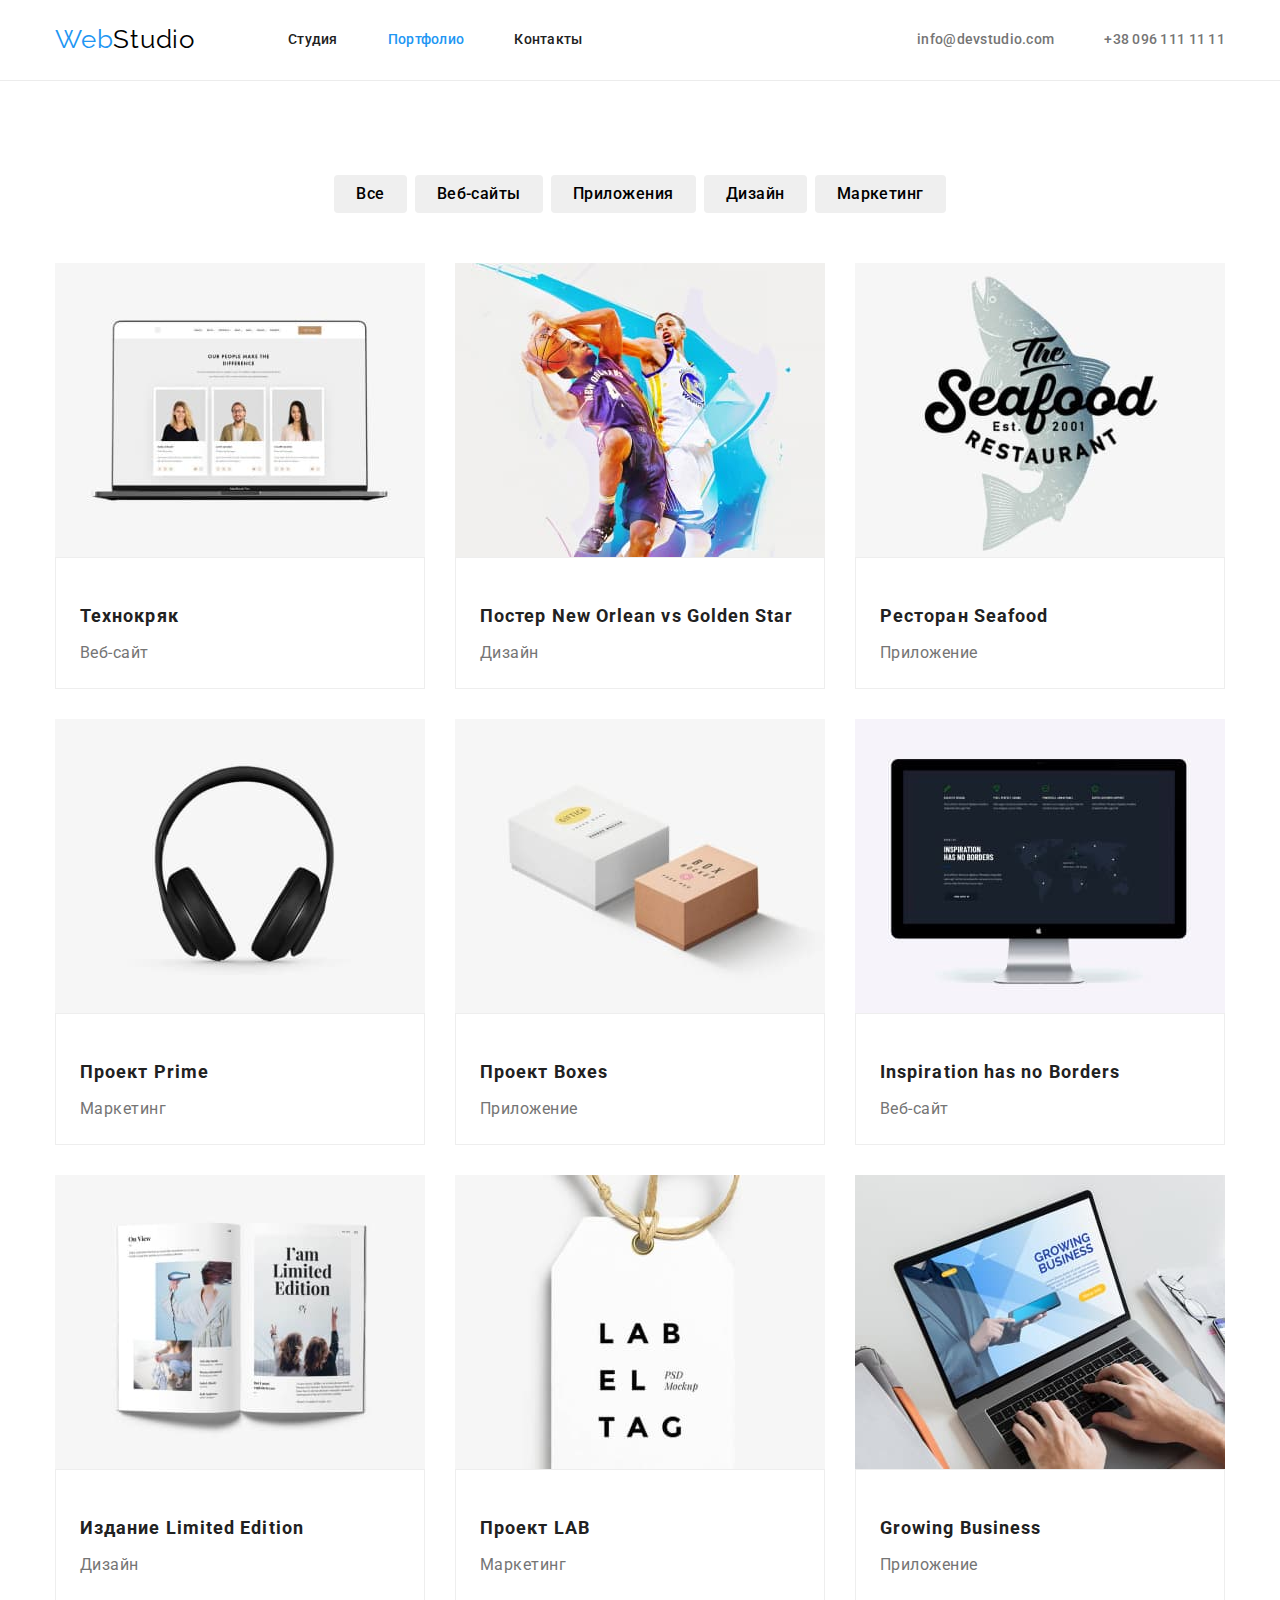
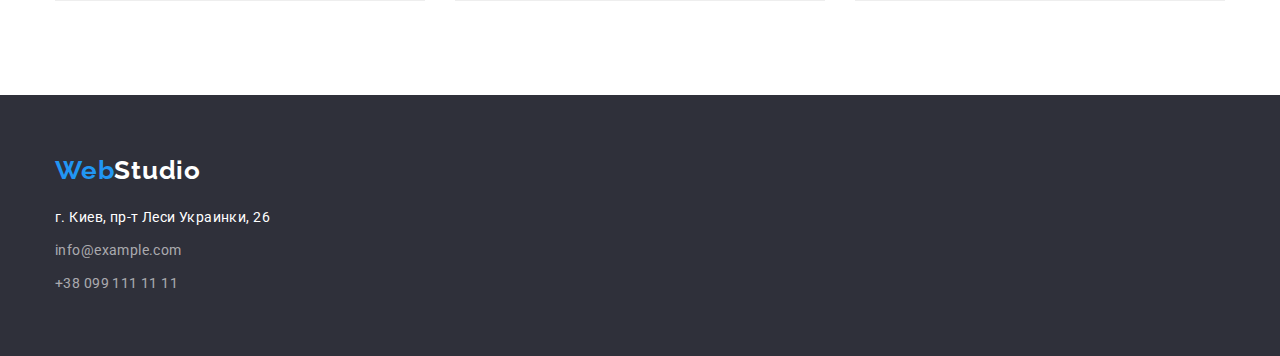
==== portfolio.html @ 71e63772 "вставив файли з 3 домашки" ====
<!DOCTYPE html>
<html lang="ru">

<head>
    <meta charset="UTF-8">
    <meta http-equiv="X-UA-Compatible" content="IE=edge">
    <meta name="viewport" content="width=device-width, initial-scale=1.0">
    <title>Webstudio</title>
    <link rel="preconnect" href="https://fonts.googleapis.com">
    <link rel="preconnect" href="https://fonts.gstatic.com" crossorigin>
    <link
        href="https://fonts.googleapis.com/css2?family=Raleway:wght@700&family=Roboto:wght@400;500;700;900&display=swap"
        rel="stylesheet">
    
    <link rel="stylesheet" href="./css/modern-normalize.css">
    <link rel="stylesheet" href="./css/styles.css">
</head>

<body>
    <header class="header">
        <div class="container header-container">
            <nav class="navigation">
                <a class="header-logo" href="./index.html"><span class="current">Web</span>Studio</a>
                <ul class="header-list">
                    <li class="navigation-item"><a href="./index.html" class="navigation-link color">Студия</a></li>
                    <li class="navigation-item"><a href="./portfolio.html" class="navigation-link"><span
                        class="current">Портфолио</span></a></li>
                    <li class="navigation-item"><a href="" class="navigation-link">Контакты</a></li>
                </ul>
            </nav>
            <ul class="header-link">
                <li class="header-item"><a href="mailto:info@devstudio.com" class="header-link-mail">info@devstudio.com</a>
                </li>
                <li class="header-item"><a href="tel:+380961111111" class="header-link-tel">+38 096 111 11 11</a> </li>
            </ul>
        </div>
    </header>
    <main>
        <section class="section">
            <div class="container">
                <h1 class="visually-hidden" >Portfolio</h1>
                    <ul class="filter-list">
                        <li class="filter-item"><button type="button" class="filter-btn">Все</button></li>
                        <li class="filter-item"><button type="button" class="filter-btn">Веб-сайты</button></li>
                        <li class="filter-item"><button type="button" class="filter-btn">Приложения</button></li>
                        <li class="filter-item"><button type="button" class="filter-btn">Дизайн</button></li>
                        <li class="filter-item"><button type="button" class="filter-btn">Маркетинг</button></li>
                    </ul>
                <ul class="projects-list">
                    <li class="projects-item">
                        <a href="">
                        <img width="370" height="294" src="./images/pic-1.jpg" alt="Web_site">
                    <div class="project-content"> <h2 class="project-name">Технокряк</h2>
                        <p class="project-type">Веб-сайт</p>
                        <p class="visually-hidden">
                        Технокряк это современная площадка распространения коронавируса. Компании используют эту платформу для цифрового
                        шпионажа и атак на защищённые сервера конкурентов.
                        </p>
                    </div>
                        </a>
                    </li>
                    <li class="projects-item">
                        <a href="">
                        <img width="370" height="294" src="./images/pic-2.jpg" alt="design">
                    <div class="project-content"> <h2 class="project-name">Постер <span lang="en">New Orlean vs Golden Star</span></h2>
                        <p class="project-type">Дизайн</p>
                        <p class="visually-hidden">
                        Технокряк это современная площадка распространения коронавируса. Компании используют эту платформу для цифрового
                        шпионажа и атак на защищённые сервера конкурентов.
                        </p>
                    </div>
                        </a>
                    </li>
                    <li class="projects-item">
                        <a href="">
                        <img width="370" height="294" src="./images/pic-3.jpg" alt="application">
                    <div class="project-content"><h2 class="project-name">Ресторан <span lang="en">Seafood</span></h2>
                        <p class="project-type">Приложение</p>
                        <p class="visually-hidden">
                        Технокряк это современная площадка распространения коронавируса. Компании используют эту платформу для цифрового
                        шпионажа и атак на защищённые сервера конкурентов.
                        </p>
                    </div> 
                        </a>
                    </li>
                    <li class="projects-item">
                        <a href="">
                        <img width="370" height="294" src="./images/pic-4.jpg" alt="marketing">
                    <div class="project-content"> <h2 class="project-name">Проект Prime</h2>
                        <p class="project-type">Маркетинг</p>
                        <p class="visually-hidden">
                        Технокряк это современная площадка распространения коронавируса. Компании используют эту платформу для цифрового
                        шпионажа и атак на защищённые сервера конкурентов.
                        </p>
                    </div>
                        </a>
                    </li>
                    <li class="projects-item">
                        <a href=""><img width="370" height="294" src="./images/pic-5.jpg" alt="application">
                    <div class="project-content"> <h2 class="project-name">Проект <span lang="en">Boxes</span></h2>
                        <p class="project-type">Приложение</p>
                        <p class="visually-hidden">
                        Технокряк это современная площадка распространения коронавируса. Компании используют эту платформу для цифрового
                        шпионажа и атак на защищённые сервера конкурентов.
                        </p>
                    </div>
                        </a>
                    </li>
                    <li class="projects-item">
                        <a href="">
                        <img width="370" height="294" src="./images/pic-6.jpg" alt="web_site">
                    <div class="project-content"> <h2 class="project-name"><span lang="en">Inspiration has no Borders</span></h2>
                        <p class="project-type">Веб-сайт</p>
                        <p class="visually-hidden">
                        Технокряк это современная площадка распространения коронавируса. Компании используют эту платформу для цифрового
                        шпионажа и атак на защищённые сервера конкурентов.
                        </p>
                    </div>
                        </a>
                    </li>
                    <li class="projects-item">
                        <a href=""><img width="370" height="294" src="./images/pic-7.jpg" alt="design">
                    <div class="project-content"> <h2 class="project-name">Издание <span lang="en">Limited Edition</span></h2>
                        <p class="project-type">Дизайн</p>
                        <p class="visually-hidden">
                        Технокряк это современная площадка распространения коронавируса. Компании используют эту платформу для цифрового
                        шпионажа и атак на защищённые сервера конкурентов.
                        </p>
                    </div>
                        </a>
                    </li>
                    <li class="projects-item">
                        <a href="">
                        <img width="370" height="294" src="./images/pic-8.jpg" alt="marketing">
                    <div class="project-content"> <h2 class="project-name">Проект <span lang="en">LAB</span></h2>
                        <p class="project-type">Маркетинг</p>
                        <p class="visually-hidden">
                        Технокряк это современная площадка распространения коронавируса. Компании используют эту платформу для цифрового
                        шпионажа и атак на защищённые сервера конкурентов.
                        </p>
                    </div>
                        </a>
                    </li>
                    <li class="projects-item">
                        <a href="">
                        <img width="370" height="294" src="./images/pic-9.jpg" alt="application">
                    <div class="project-content"> <h2 class="project-name"><span lang="en">Growing Business</span></h2>
                        <p class="project-type">Приложение</p>
                        <p class="visually-hidden">
                        Технокряк это современная площадка распространения коронавируса. Компании используют эту платформу для цифрового
                        шпионажа и атак на защищённые сервера конкурентов.
                        </p>
                    </div>
                        </a>
                    </li>
                </ul>
            </div>
        </section>
    </main>
    <footer class="footer">
        <div class="container">
            <div class="footer-logo-block">
                <a class="footer-logo" href="./index.html"><span class="current">Web</span>Studio</a>
            </div>
            <address class="footer-contacts">
                <ul class="footer-list">
                    <li class="footer-item-map">
                        <a class="footer-link-map" href="https://goo.gl/maps/9u9kL7aFhhk2bSxa9" target="_blank"
                            rel="noopener noreferrer nofollow">г. Киев, пр-т Леси Украинки, 26</a>
                    </li>
                    <li class="footer-item-mail">
                        <a class="footer-link" href="mailto:info@example.com">info@example.com</a>
                    </li>
                    <li class="footer-item-tel">
                        <a class="footer-link" href="tel:+380991111111">+38 099 111 11 11</a>
                    </li>
                </ul>
            </address>
        </div>
    </footer>
</body>

</html>
---- css/styles.css ----
:root {
    --accent-color: #2196F3;
    --header-logo-color: #000000;
    --navigation-text-color: #212121;
    --header-text-color: #757575;
    --hero-text-color: #FFFFFF;
    --hero-back-color: #2196F3;
    --about-subtitle-color: #212121;
    --about-desc-color: #757575;
    --title-text-color: #212121;
    --footer-logo-color: #FFFFFF;
    --footer-text-color: #FFFFFF;
    --footer-links-color: rgba(255, 255, 255, 0.6);
    --body-background-color: #2F303A;
    --filter-title-color:#212121;
}

p, h1, h2, h3, h4, h5, h6 {
    margin: 0;
}

ul {
    list-style: none;
    margin: 0;
    padding: 0;
}

button {
    cursor: pointer;
}

img {
    display: block;
}

body {
    font-family: "Roboto", sans-serif;
    color:#212121;
}

a {
    text-decoration: none;
}

.current {
    color: var(--accent-color);
}

.container {
    width: 1200px;
    padding-left: 15px;
    padding-right: 15px;
    margin: 0 auto;
}

.visually-hidden {
  position: absolute;
  white-space: nowrap;
  width: 1px;
  height: 1px;
  overflow: hidden;
  border: 0;
  padding: 0;
  clip: rect(0 0 0 0);
  clip-path: inset(50%);
  margin: -1px;
}

/* -----HEADER -----*/
.header {
    padding-top: 24px;
    padding-bottom: 25px;
    border-bottom: 1px solid #ECECEC;
}

.header-container {
    display: flex;
    align-items: center;
}

.navigation {
    display: flex;
    align-items: center;
}
.header-logo {
    font-family: "Raleway", sans-serif;
    font-size: 26px;
    line-height: 1.2;
    letter-spacing: 0.03em;
    color: var(--header-logo-color);
    margin-right: 93px;
}

.header-list {
    display: flex;
}

.navigation-item + .navigation-item {
    margin-left: 50px;
}
.navigation-link {
    font-weight: 500;
    font-size: 14px;
    line-height: 1.14;
    letter-spacing: 0.02em;
    color: var(--navigation-text-color);
}

.navigation-link:hover,
.navigation-link:focus {
    color: var(--accent-color);
}

.header-link {
display: flex;
margin-left: auto;
}

.header-item {
    margin-left: 50px;
}

.header-link-mail, .header-link-tel {
    font-weight: 500;
    font-size: 14px;
    line-height: 1.14;
    letter-spacing: 0.02em;
    color: var(--header-text-color);
}

.header-link-mail:hover, 
.header-link-tel:hover, 
.header-link-mail:focus, 
.header-link-tel:focus{
    color: var(--accent-color);
}

/* -----MAIN-STUDIO----- */

.hero {
    text-align: center;
    padding: 200px 0;
    background-color: var(--body-background-color);
    max-width: 1600px;
    margin: 0 auto;
}

.hero-slogan {
    font-weight: 900;
    font-size: 44px;
    line-height: 1.36;
    text-align: center;
    letter-spacing: 0.06em;
    text-transform: uppercase;
    color: var(--hero-text-color);
    width: 696px;
    margin: 0 auto;
}
.hero-btn {
font-family: inherit;
font-weight: 700;
font-size: 16px;
line-height: 1.87;
letter-spacing: 0.06em;
background-color: var(--accent-color);
color: var(--hero-text-color); 
border-radius: 4px;
border: 0px;
min-width: 200px;
height: 50px;
margin-top: 30px;
}

.hero-btn:hover, .hero-btn:focus {
box-shadow: 0px 4px 4px rgba(0, 0, 0, 0.15);
}

.section {
padding-top: 94px;
padding-bottom: 94px; 
}

.about-list {
display: flex;
justify-content: center;
}

.about-item {
    width: 270px;
}

.about-item + .about-item {
margin-left: 30px;
}

.about-subtitle {
    font-weight: bold;
    font-size: 14px;
    line-height: 1.14;
    letter-spacing: 0.03em;
    text-transform: uppercase;
    color: var(--about-subtitle-color);
    margin-bottom: 10px;
}
.about-desc {
    font-size: 14px;
    line-height: 1.71;
    letter-spacing: 0.03em;
    color: var(--about-desc-color);
}

.title {
    font-size: 36px;
    line-height: 1.16;
    text-align: center;
    letter-spacing: 0.03em;
    color: var(--title-text-color);
    margin-bottom: 50px;
}

.about-tasks {
    padding-top: 0px;
}

.about-tasks-list {
display: flex;
margin-left: -30px;
margin-bottom: -30px;
flex-wrap: wrap;
}

.about-tasks-item {
flex-basis: calc(100% / 3 - 30px);
margin-left: 30px;
margin-bottom: 30px;
}

.about-team {
    background: #F5F4FA;
}

.about-team-list {
display: flex;
margin-left: -30px;
margin-bottom: -30px;
flex-wrap: wrap;
}

.about-team-item {
flex-basis: calc(100% / 4 - 30px);
margin-left: 30px;
margin-bottom: 30px;
box-shadow: 0px 1px 3px rgba(0, 0, 0, 0.12), 0px 1px 1px rgba(0, 0, 0, 0.14), 0px 2px 1px rgba(0, 0, 0, 0.2);
background: #FFFFFF;
border-radius: 0px 0px 4px 4px;

}

.about-team-content {
text-align: center;
padding-top: 30px;
padding-bottom: 30px;
}

.workman {
    font-weight: 500;
    font-size: 16px;
    line-height: 1.18;
    letter-spacing: 0.03em;
    color: var(--title-text-color);
    margin-bottom: 10px;
}

.speciality {
font-size: 16px;
line-height: 1.18;
letter-spacing: 0.03em;
color: var(--about-desc-color);
}

.about-teem-content {
padding-top: 30px;
padding-bottom: 30px;
}
/* -------FOOTER------- */

.footer {
background-color: var(--body-background-color);
max-width: 1600px;
margin: 0 auto;
padding-top: 60px;
padding-bottom: 60px;
}

.footer-logo-block {
margin-bottom: 20px;
}

.footer-logo {
font-family: "Raleway", sans-serif;
font-weight: 700;
font-size: 26px;
line-height: 1.19;
letter-spacing: 0.03em;
color: var(--footer-logo-color);
}

.footer-link-map {
font-style: normal;
font-size: 14px;
line-height: 1.71;
letter-spacing: 0.03em;
color: white;
margin-bottom: 9px;
}

.footer-link {
font-style: normal;
font-size: 14px;
line-height: 1.71;
letter-spacing: 0.03em;
color: var(--footer-links-color);
}

.footer-link-map:hover, .footer-link:hover, .footer-link-map:focus, .footer-link:focus {
    color: var(--accent-color);
}

.footer-item-map {
margin-bottom: 9px;
}

.footer-item-mail {
margin-bottom: 9px;
}
/* ------MAIN-PORTFOLIO ------- */


.filter-item + .filter-item {
    margin-left: 8px;
}

.filter-btn {
font-family: inherit;    
font-weight: 500;
font-size: 16px;
line-height: 1.62;
text-align: center;
letter-spacing: 0.03em;
border: 0px;
border-radius: 4px;
padding-top: 6px;
padding-right: 22px;
padding-bottom: 6px;
padding-left: 22px;
}

.filter-btn:hover, .filter-btn:focus {
    color: var(--hero-text-color);
    background-color: var(--accent-color);
    box-shadow: 0px 3px 1px rgba(0, 0, 0, 0.1), 0px 1px 2px rgba(0, 0, 0, 0.08), 0px 2px 2px rgba(0, 0, 0, 0.12);
}

.filter-list {
display: flex;
margin-bottom: 50px;
justify-content: center;
}

.projects-list {
display: flex;
margin-left: -30px;
margin-bottom: -30px;
flex-wrap: wrap;
}

.projects-item {
flex-basis: calc(100% / 9 - 30px);
margin-left: 30px;
margin-bottom: 30px;
}

.project-content {
background: #FFFFFF;
border: 1px solid #EEEEEE;
box-sizing: border-box;
padding: 20px 24px;
}

.project-name {
font-size: 18px;
line-height: 2.00;
letter-spacing: 0.06em;
color: var(--filter-title-color);
margin-top: 20px;
margin-bottom: 4px;
}

.project-type {
font-size: 16px;
line-height: 1.87;
letter-spacing: 0.03em;
color: var(--about-desc-color);
}
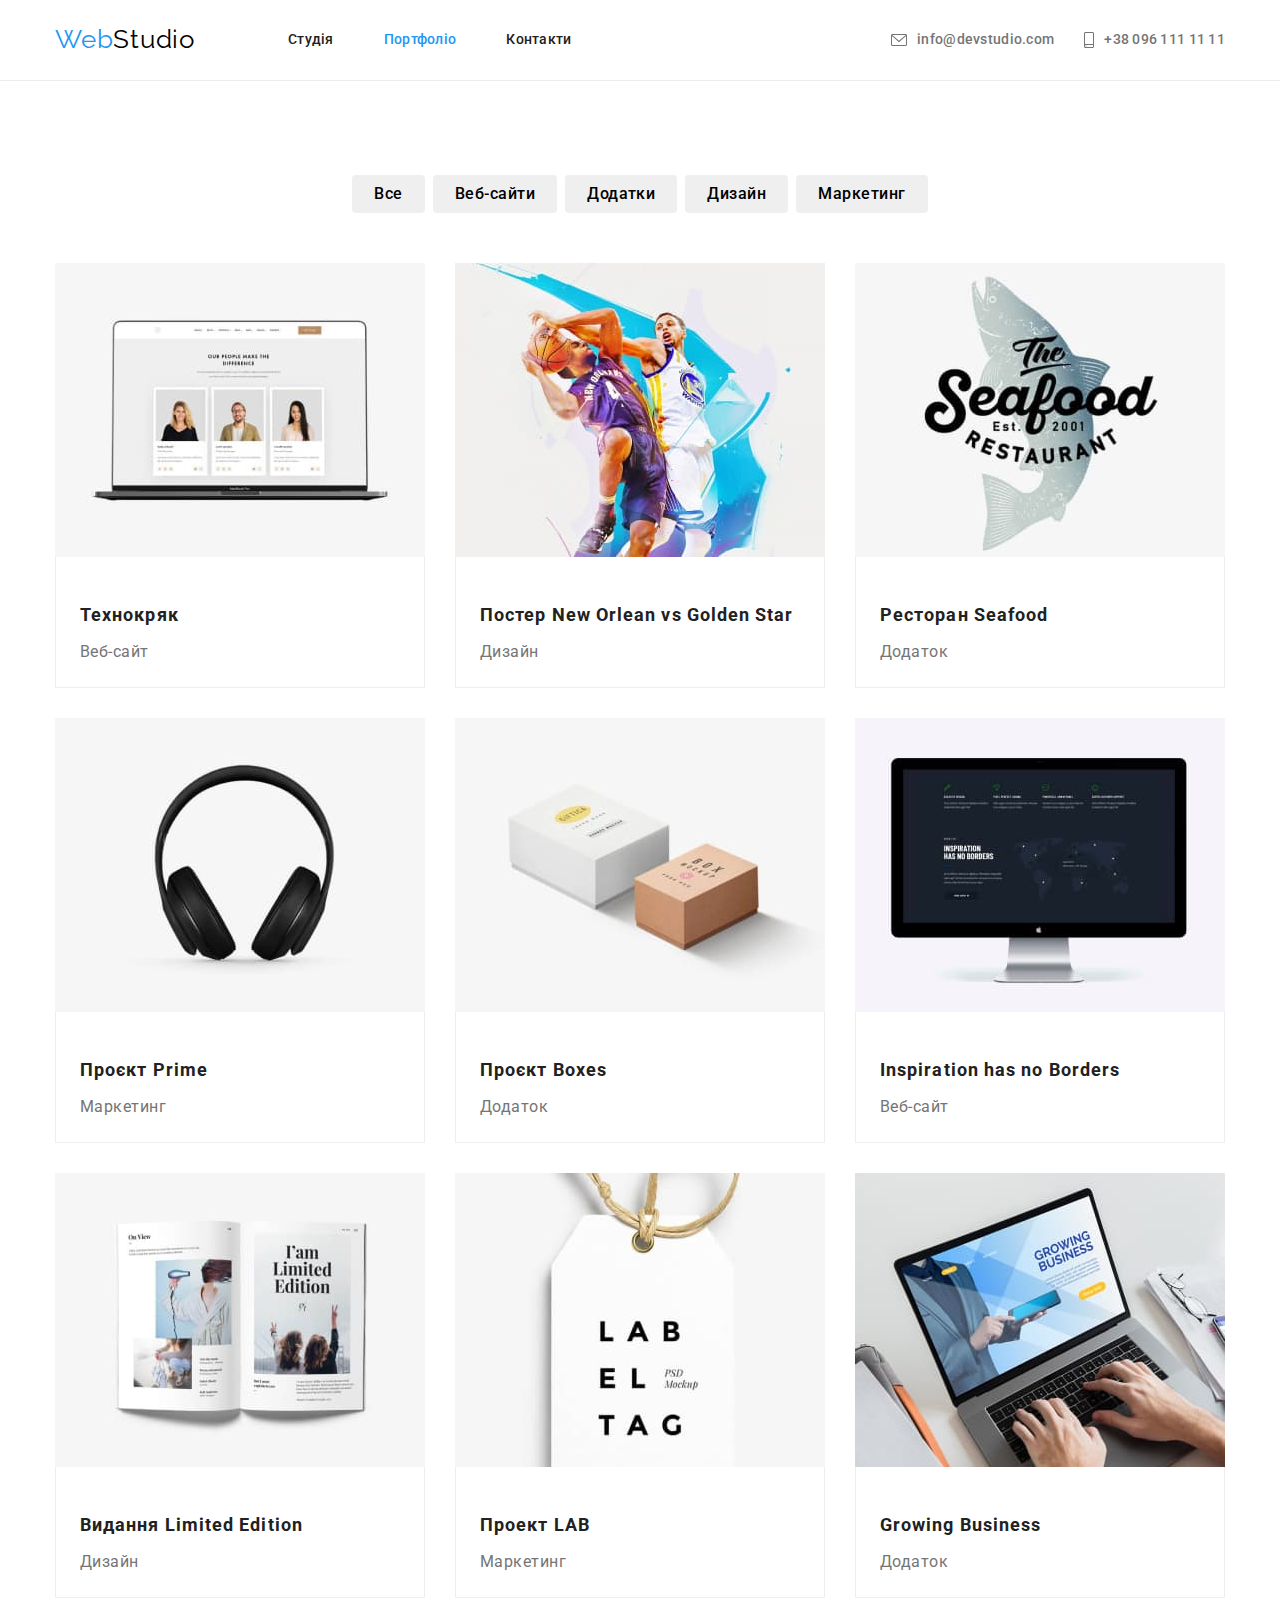
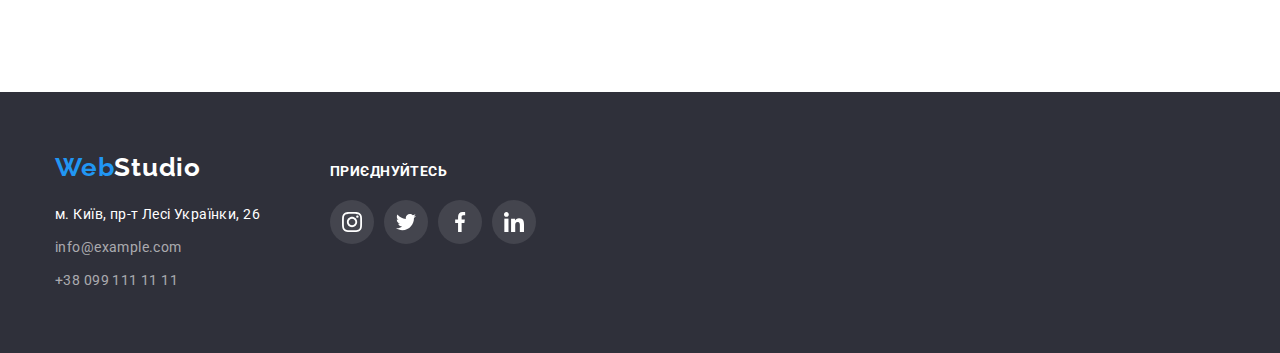
==== commit 247ef219: "останні правки перед відправкою" ====
--- a/portfolio.html
+++ b/portfolio.html
@@ -1,5 +1,5 @@
 <!DOCTYPE html>
-<html lang="ru">
+<html lang="uk">
 
 <head>
     <meta charset="UTF-8">
@@ -15,42 +15,54 @@
     <link rel="stylesheet" href="./css/modern-normalize.css">
     <link rel="stylesheet" href="./css/styles.css">
 </head>
-
 <body>
-    <header class="header">
-        <div class="container header-container">
-            <nav class="navigation">
-                <a class="header-logo" href="./index.html"><span class="current">Web</span>Studio</a>
-                <ul class="header-list">
-                    <li class="navigation-item"><a href="./index.html" class="navigation-link color">Студия</a></li>
-                    <li class="navigation-item"><a href="./portfolio.html" class="navigation-link"><span
-                        class="current">Портфолио</span></a></li>
-                    <li class="navigation-item"><a href="" class="navigation-link">Контакты</a></li>
-                </ul>
-            </nav>
-            <ul class="header-link">
-                <li class="header-item"><a href="mailto:info@devstudio.com" class="header-link-mail">info@devstudio.com</a>
-                </li>
-                <li class="header-item"><a href="tel:+380961111111" class="header-link-tel">+38 096 111 11 11</a> </li>
+
+<!-- ==========header========== -->
+
+<header class="header">
+    <div class="container header-container">
+        <nav class="navigation">
+            <a class="header-logo" href="./index.html"><span class="current">Web</span>Studio</a>
+            <ul class="header-list">
+                <li class="navigation-item"><a href="./index.html" class="navigation-link color">Студія</a></li>
+                <li class="navigation-item"><a href="./portfolio.html" class="navigation-link"><span class="current">Портфоліо</span></a></li>
+                <li class="navigation-item"><a href="" class="navigation-link">Контакти</a></li>
             </ul>
-        </div>
-    </header>
+        </nav>
+        <ul class="header-links">
+            <li class="header-item">
+                <a href="mailto:info@devstudio.com" class="header-link-mail">
+                    <svg class="mail-icon" width="16" height="16"><use href="./images/sprite.svg#envelope">
+                    </use></svg> info@devstudio.com</a></li>
+                
+            <li class="header-item">
+                <a href="tel:+380961111111" class="header-link-tel">
+                <svg class="tel-icon" width="10" height="16">
+                    <use href="./images/sprite.svg#icon-smartphone"></use>
+                </svg>+38 096 111 11 11</a> </li>
+        </ul>
+    </div>
+</header>
     <main>
+
+<!-- ==========Portfolio========== -->
+
         <section class="section">
             <div class="container">
                 <h1 class="visually-hidden" >Portfolio</h1>
                     <ul class="filter-list">
                         <li class="filter-item"><button type="button" class="filter-btn">Все</button></li>
-                        <li class="filter-item"><button type="button" class="filter-btn">Веб-сайты</button></li>
-                        <li class="filter-item"><button type="button" class="filter-btn">Приложения</button></li>
+                        <li class="filter-item"><button type="button" class="filter-btn">Веб-сайти</button></li>
+                        <li class="filter-item"><button type="button" class="filter-btn">Додатки</button></li>
                         <li class="filter-item"><button type="button" class="filter-btn">Дизайн</button></li>
                         <li class="filter-item"><button type="button" class="filter-btn">Маркетинг</button></li>
                     </ul>
                 <ul class="projects-list">
                     <li class="projects-item">
-                        <a href="">
+                        <a href="" class="projects-item-link">
                         <img width="370" height="294" src="./images/pic-1.jpg" alt="Web_site">
-                    <div class="project-content"> <h2 class="project-name">Технокряк</h2>
+                    <div class="project-content"> 
+                        <h2 class="project-name">Технокряк</h2>
                         <p class="project-type">Веб-сайт</p>
                         <p class="visually-hidden">
                         Технокряк это современная площадка распространения коронавируса. Компании используют эту платформу для цифрового
@@ -60,9 +72,10 @@
                         </a>
                     </li>
                     <li class="projects-item">
-                        <a href="">
+                        <a href="" class="projects-item-link">
                         <img width="370" height="294" src="./images/pic-2.jpg" alt="design">
-                    <div class="project-content"> <h2 class="project-name">Постер <span lang="en">New Orlean vs Golden Star</span></h2>
+                    <div class="project-content"> 
+                        <h2 class="project-name">Постер <span lang="en">New Orlean vs Golden Star</span></h2>
                         <p class="project-type">Дизайн</p>
                         <p class="visually-hidden">
                         Технокряк это современная площадка распространения коронавируса. Компании используют эту платформу для цифрового
@@ -72,10 +85,11 @@
                         </a>
                     </li>
                     <li class="projects-item">
-                        <a href="">
+                        <a href="" class="projects-item-link">
                         <img width="370" height="294" src="./images/pic-3.jpg" alt="application">
-                    <div class="project-content"><h2 class="project-name">Ресторан <span lang="en">Seafood</span></h2>
-                        <p class="project-type">Приложение</p>
+                    <div class="project-content">
+                        <h2 class="project-name">Ресторан <span lang="en">Seafood</span></h2>
+                        <p class="project-type">Додаток</p>
                         <p class="visually-hidden">
                         Технокряк это современная площадка распространения коронавируса. Компании используют эту платформу для цифрового
                         шпионажа и атак на защищённые сервера конкурентов.
@@ -84,9 +98,10 @@
                         </a>
                     </li>
                     <li class="projects-item">
-                        <a href="">
+                        <a href="" class="projects-item-link">
                         <img width="370" height="294" src="./images/pic-4.jpg" alt="marketing">
-                    <div class="project-content"> <h2 class="project-name">Проект Prime</h2>
+                    <div class="project-content"> 
+                        <h2 class="project-name">Проєкт <span lang="en">Prime</span></h2>
                         <p class="project-type">Маркетинг</p>
                         <p class="visually-hidden">
                         Технокряк это современная площадка распространения коронавируса. Компании используют эту платформу для цифрового
@@ -96,20 +111,23 @@
                         </a>
                     </li>
                     <li class="projects-item">
-                        <a href=""><img width="370" height="294" src="./images/pic-5.jpg" alt="application">
-                    <div class="project-content"> <h2 class="project-name">Проект <span lang="en">Boxes</span></h2>
-                        <p class="project-type">Приложение</p>
-                        <p class="visually-hidden">
-                        Технокряк это современная площадка распространения коронавируса. Компании используют эту платформу для цифрового
-                        шпионажа и атак на защищённые сервера конкурентов.
-                        </p>
-                    </div>
-                        </a>
-                    </li>
-                    <li class="projects-item">
-                        <a href="">
+                        <a href="" class="projects-item-link">
+                        <img width="370" height="294" src="./images/pic-5.jpg" alt="application">
+                    <div class="project-content"> 
+                        <h2 class="project-name">Проєкт <span lang="en">Boxes</span></h2>
+                        <p class="project-type">Додаток</p>
+                        <p class="visually-hidden">
+                        Технокряк это современная площадка распространения коронавируса. Компании используют эту платформу для цифрового
+                        шпионажа и атак на защищённые сервера конкурентов.
+                        </p>
+                    </div>
+                        </a>
+                    </li>
+                    <li class="projects-item">
+                        <a href="" class="projects-item-link">
                         <img width="370" height="294" src="./images/pic-6.jpg" alt="web_site">
-                    <div class="project-content"> <h2 class="project-name"><span lang="en">Inspiration has no Borders</span></h2>
+                    <div class="project-content"> 
+                        <h2 class="project-name" lang="en">Inspiration has no Borders</span></h2>
                         <p class="project-type">Веб-сайт</p>
                         <p class="visually-hidden">
                         Технокряк это современная площадка распространения коронавируса. Компании используют эту платформу для цифрового
@@ -119,8 +137,10 @@
                         </a>
                     </li>
                     <li class="projects-item">
-                        <a href=""><img width="370" height="294" src="./images/pic-7.jpg" alt="design">
-                    <div class="project-content"> <h2 class="project-name">Издание <span lang="en">Limited Edition</span></h2>
+                        <a href="" class="projects-item-link">
+                        <img width="370" height="294" src="./images/pic-7.jpg" alt="design">
+                    <div class="project-content"> 
+                        <h2 class="project-name">Видання <span lang="en">Limited Edition</span></h2>
                         <p class="project-type">Дизайн</p>
                         <p class="visually-hidden">
                         Технокряк это современная площадка распространения коронавируса. Компании используют эту платформу для цифрового
@@ -130,9 +150,10 @@
                         </a>
                     </li>
                     <li class="projects-item">
-                        <a href="">
+                        <a href="" class="projects-item-link">
                         <img width="370" height="294" src="./images/pic-8.jpg" alt="marketing">
-                    <div class="project-content"> <h2 class="project-name">Проект <span lang="en">LAB</span></h2>
+                    <div class="project-content"> 
+                        <h2 class="project-name">Проект <span lang="en">LAB</span></h2>
                         <p class="project-type">Маркетинг</p>
                         <p class="visually-hidden">
                         Технокряк это современная площадка распространения коронавируса. Компании используют эту платформу для цифрового
@@ -142,10 +163,11 @@
                         </a>
                     </li>
                     <li class="projects-item">
-                        <a href="">
+                        <a href="" class="projects-item-link">
                         <img width="370" height="294" src="./images/pic-9.jpg" alt="application">
-                    <div class="project-content"> <h2 class="project-name"><span lang="en">Growing Business</span></h2>
-                        <p class="project-type">Приложение</p>
+                    <div class="project-content"> 
+                        <h2 class="project-name" lang="en">Growing Business</h2>
+                        <p class="project-type">Додаток</p>
                         <p class="visually-hidden">
                         Технокряк это современная площадка распространения коронавируса. Компании используют эту платформу для цифрового
                         шпионажа и атак на защищённые сервера конкурентов.
@@ -157,27 +179,64 @@
             </div>
         </section>
     </main>
-    <footer class="footer">
-        <div class="container">
-            <div class="footer-logo-block">
-                <a class="footer-logo" href="./index.html"><span class="current">Web</span>Studio</a>
+
+<!-- ==========Footer========== -->
+
+<footer class="footer">
+    <div class="container">
+        <div class="footer-container">
+            <div class="main-address"> 
+                    <a class="footer-logo" href="./index.html"><span class="current">Web</span>Studio</a>
+                <address class="footer-contacts">
+                    <ul class="footer-list">
+                        <li class="footer-item-map">
+                            <a class="footer-link-map" href="https://goo.gl/maps/D4Smb1XcHpBaEdJX7" target="_blank" rel="noopener noreferrer nofollow">м. Київ, пр-т Лесі Українки, 26</a>
+                        </li>
+                        <li class="footer-item-mail">
+                            <a class="footer-link" href="mailto:info@example.com">info@example.com</a>
+                        </li>
+                        <li class="footer-item-tel">
+                            <a class="footer-link" href="tel:+380991111111">+38 099 111 11 11</a>
+                        </li>
+                    </ul> 
+                </address>
             </div>
-            <address class="footer-contacts">
-                <ul class="footer-list">
-                    <li class="footer-item-map">
-                        <a class="footer-link-map" href="https://goo.gl/maps/9u9kL7aFhhk2bSxa9" target="_blank"
-                            rel="noopener noreferrer nofollow">г. Киев, пр-т Леси Украинки, 26</a>
-                    </li>
-                    <li class="footer-item-mail">
-                        <a class="footer-link" href="mailto:info@example.com">info@example.com</a>
-                    </li>
-                    <li class="footer-item-tel">
-                        <a class="footer-link" href="tel:+380991111111">+38 099 111 11 11</a>
-                    </li>
-                </ul>
-            </address>
+            <div class="footer-social-links">
+                <h3 class="footer-subtitle">приєднуйтесь</h3>
+                <ul class="footer-social-list">
+                    <li class="footer-social-item">
+                        <a href="" class="footer-social-link">
+                            <svg class="footer-social-icon" widtg="20" height="20">
+                                <use href="./images/sprite.svg#icon-instagram"></use>
+                            </svg>
+                        </a>
+                    </li>
+                    <li class="footer-social-item">
+                        <a href="" class="footer-social-link">
+                            <svg class="footer-social-icon" widtg="20" height="20">
+                                <use href="./images/sprite.svg#icon-twitter"></use>
+                            </svg>
+                        </a>
+                    </li>
+                    <li class="footer-social-item">
+                        <a href="" class="footer-social-link">
+                            <svg class="footer-social-icon" widtg="20" height="20">
+                                <use href="./images/sprite.svg#icon-facebook"></use>
+                            </svg>
+                        </a>
+                    </li>
+                    <li class="footer-social-item">
+                        <a href="" class="footer-social-link">
+                            <svg class="footer-social-icon" widtg="20" height="20">
+                                <use href="./images/sprite.svg#icon-linkedin"></use>
+                            </svg>
+                        </a>
+                    </li>
+                </ul>      
+            </div>
         </div>
-    </footer>
+    </div>
+</footer>
 </body>
 
 </html>--- a/css/styles.css
+++ b/css/styles.css
@@ -111,16 +111,17 @@
     color: var(--accent-color);
 }
 
-.header-link {
+.header-links {
 display: flex;
 margin-left: auto;
 }
 
-.header-item {
-    margin-left: 50px;
+.header-item + .header-item {
+    margin-left: 30px;
 }
 
 .header-link-mail, .header-link-tel {
+    display: flex;
     font-weight: 500;
     font-size: 14px;
     line-height: 1.14;
@@ -135,12 +136,23 @@
     color: var(--accent-color);
 }
 
+.mail-icon, .tel-icon {
+    margin-right: 10px;
+    Fill: currentColor;
+}
+
+
+
 /* -----MAIN-STUDIO----- */
 
 .hero {
     text-align: center;
     padding: 200px 0;
-    background-color: var(--body-background-color);
+    background-color: var(--hero-background-color);
+    background-image:linear-gradient(rgba(47, 48, 58, 0.4),rgba(47, 48, 58, 0.4)), url(../images/hero-background-img.jpg);
+    background-repeat: no-repeat;
+    background-position: center;
+    background-size: cover;
     max-width: 1600px;
     margin: 0 auto;
 }
@@ -189,6 +201,22 @@
     width: 270px;
 }
 
+.about-item-img {
+    width: 270px;
+    height: 120px;
+    background: #F5F4FA;
+    border-radius: 4px;
+    margin-bottom: 30px;
+    display: flex;
+    justify-content: center;
+    align-items: center;
+}
+
+.about-item-img:hover,
+.about-item-img:focus {
+    box-shadow: 0px 4px 4px rgba(0, 0, 0, 0.25);
+}
+
 .about-item + .about-item {
 margin-left: 30px;
 }
@@ -262,6 +290,11 @@
 padding-bottom: 30px;
 }
 
+.about-teem-content {
+    padding-top: 30px;
+    padding-bottom: 30px;
+    }
+
 .workman {
     font-weight: 500;
     font-size: 16px;
@@ -278,10 +311,73 @@
 color: var(--about-desc-color);
 }
 
-.about-teem-content {
-padding-top: 30px;
-padding-bottom: 30px;
-}
+.social-list {
+    display: flex;
+    margin-top: 16px;
+    justify-content: center;
+
+}
+
+.social-list-item:not(:nth-child(4n)) {
+    margin-right: 10px;
+}
+
+.social-list-link {
+    display: flex;
+    align-items: center;
+    justify-content: center;
+    color: #AFB1B8;
+    width: 44px;
+    height: 44px;
+    border-radius: 50%;
+}
+
+.social-list-link:hover,
+.social-list-link:focus {
+    background-color: var(--accent-color);
+    color: var(--footer-text-color);
+}
+
+.social-list-link {
+
+}
+
+.social-list-icon {
+    Fill:currentColor;
+}
+
+/* =========Our customers========  */
+
+.customers-list {
+    display: flex;
+    justify-content: center;
+}
+
+.customers-list-item:not(:nth-child(6n)) {
+    margin-right: 10px;
+}
+
+.customers-list-link {
+    display: flex;
+    justify-content: center;
+    align-items: center;
+    width: 170px;
+    height: 92px;
+    color: #AFB1B8;
+    border: 1px solid #AFB1B8;
+    border-radius: 4px;
+}
+
+.customers-list-link:hover,
+.customers-list-link:focus {
+    color: var(--accent-color);
+    border-color: var(--accent-color);
+}
+
+.customers-icon {
+    Fill:currentColor;
+}
+
 /* -------FOOTER------- */
 
 .footer {
@@ -292,17 +388,20 @@
 padding-bottom: 60px;
 }
 
-.footer-logo-block {
-margin-bottom: 20px;
+.footer-container {
+    display: flex;
+    align-items: baseline;
 }
 
 .footer-logo {
+display: block;
 font-family: "Raleway", sans-serif;
 font-weight: 700;
 font-size: 26px;
 line-height: 1.19;
 letter-spacing: 0.03em;
 color: var(--footer-logo-color);
+margin-bottom: 20px;
 }
 
 .footer-link-map {
@@ -333,6 +432,53 @@
 .footer-item-mail {
 margin-bottom: 9px;
 }
+
+.footer-social-links {
+    margin-left: 70px; 
+}
+
+.footer-subtitle {
+    display: inline-block;
+    font-weight: 700;
+    font-size: 14px;
+    line-height: 1.14;
+    letter-spacing: 0.03em;
+    text-transform: uppercase;
+    color: var(--footer-text-color);
+    margin-bottom: 20px;
+}
+
+.footer-social-list {
+    display: flex;
+    justify-content: center;
+}
+
+.footer-social-item:not(:nth-child(4n)) {
+    margin-right: 10px;
+}
+
+.footer-social-link {
+    display: flex;
+    justify-content: center;
+    align-items: center;
+    width: 44px;
+    height: 44px;
+    border-radius: 50%;
+    background-color: rgba(255, 255, 255, 0.1);
+    color: var(--footer-text-color);
+}
+
+.footer-social-link:hover,
+.footer-social-link:focus {
+    background-color: var(--accent-color);
+}
+
+.footer-social-icon {
+    Fill:currentColor;
+}
+
+
+
 /* ------MAIN-PORTFOLIO ------- */
 
 
@@ -380,11 +526,22 @@
 margin-bottom: 30px;
 }
 
+.projects-item-link {
+    display: block;
+}
+
+.projects-item-link:hover,
+.projects-item-link:focus {
+    background: #FFFFFF;
+    box-shadow: 0px 1px 1px rgba(0, 0, 0, 0.12), 0px 4px 4px rgba(0, 0, 0, 0.06), 1px 4px 6px rgba(0, 0, 0, 0.16);
+}
+
 .project-content {
 background: #FFFFFF;
 border: 1px solid #EEEEEE;
 box-sizing: border-box;
 padding: 20px 24px;
+border-top: 0px;
 }
 
 .project-name {
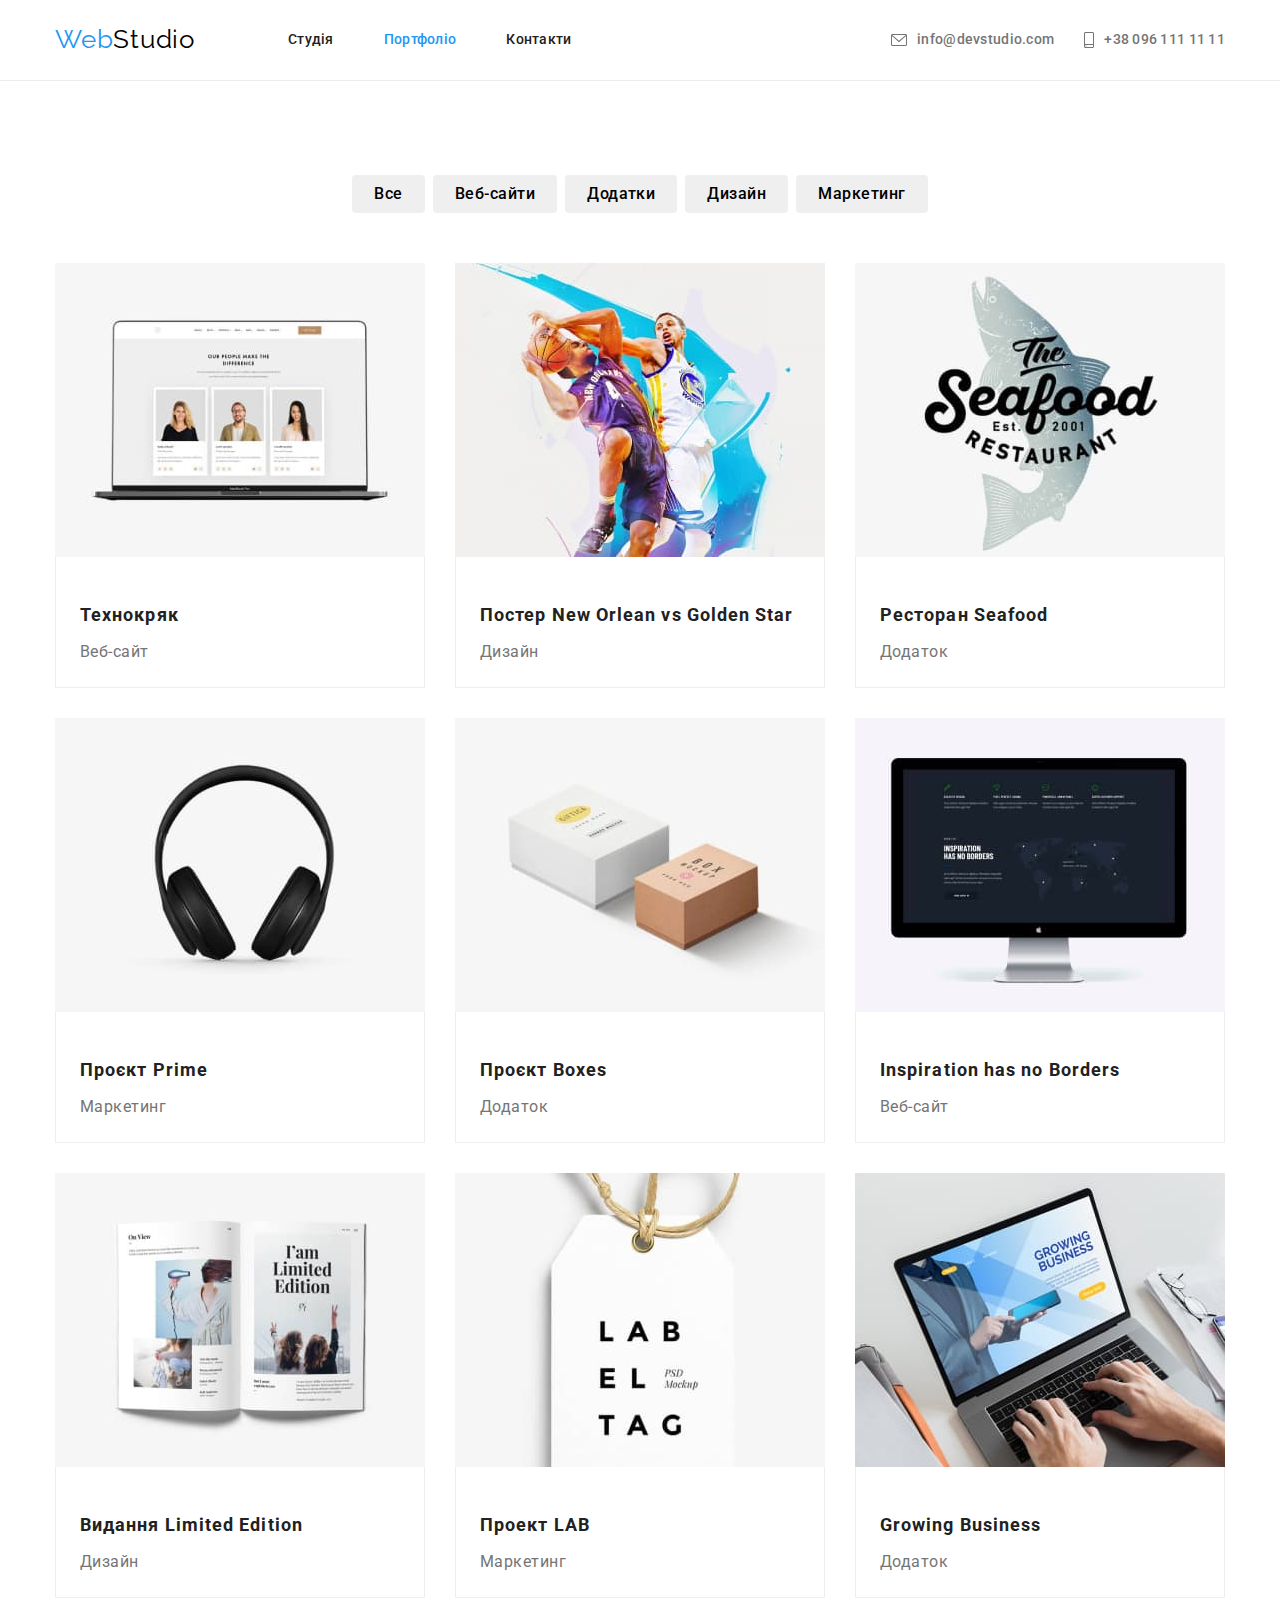
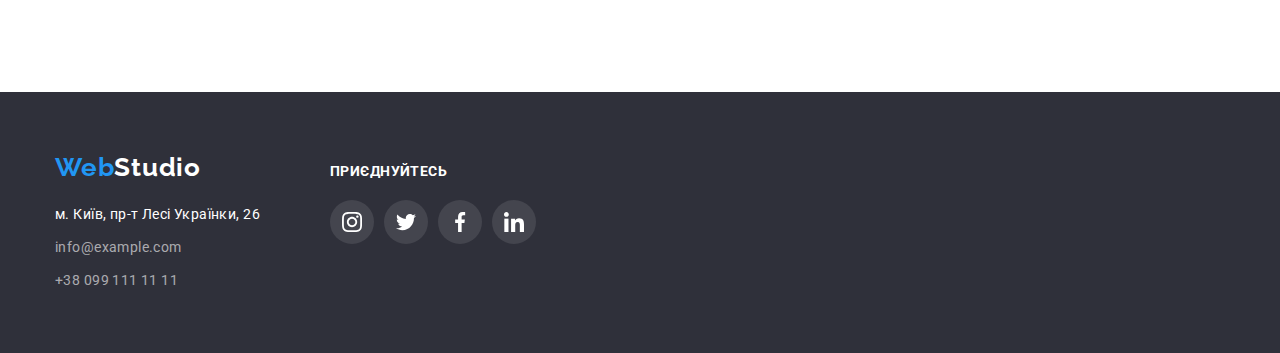
==== commit 3dce87c8: "кінець правок" ====
--- a/portfolio.html
+++ b/portfolio.html
@@ -127,7 +127,7 @@
                         <a href="" class="projects-item-link">
                         <img width="370" height="294" src="./images/pic-6.jpg" alt="web_site">
                     <div class="project-content"> 
-                        <h2 class="project-name" lang="en">Inspiration has no Borders</span></h2>
+                        <h2 lang="en" class="project-name">Inspiration has no Borders</h2>
                         <p class="project-type">Веб-сайт</p>
                         <p class="visually-hidden">
                         Технокряк это современная площадка распространения коронавируса. Компании используют эту платформу для цифрового
@@ -206,28 +206,28 @@
                 <ul class="footer-social-list">
                     <li class="footer-social-item">
                         <a href="" class="footer-social-link">
-                            <svg class="footer-social-icon" widtg="20" height="20">
+                            <svg class="footer-social-icon" width="20" height="20">
                                 <use href="./images/sprite.svg#icon-instagram"></use>
                             </svg>
                         </a>
                     </li>
                     <li class="footer-social-item">
                         <a href="" class="footer-social-link">
-                            <svg class="footer-social-icon" widtg="20" height="20">
+                            <svg class="footer-social-icon" width="20" height="20">
                                 <use href="./images/sprite.svg#icon-twitter"></use>
                             </svg>
                         </a>
                     </li>
                     <li class="footer-social-item">
                         <a href="" class="footer-social-link">
-                            <svg class="footer-social-icon" widtg="20" height="20">
+                            <svg class="footer-social-icon" width="20" height="20">
                                 <use href="./images/sprite.svg#icon-facebook"></use>
                             </svg>
                         </a>
                     </li>
                     <li class="footer-social-item">
                         <a href="" class="footer-social-link">
-                            <svg class="footer-social-icon" widtg="20" height="20">
+                            <svg class="footer-social-icon" width="20" height="20">
                                 <use href="./images/sprite.svg#icon-linkedin"></use>
                             </svg>
                         </a>
